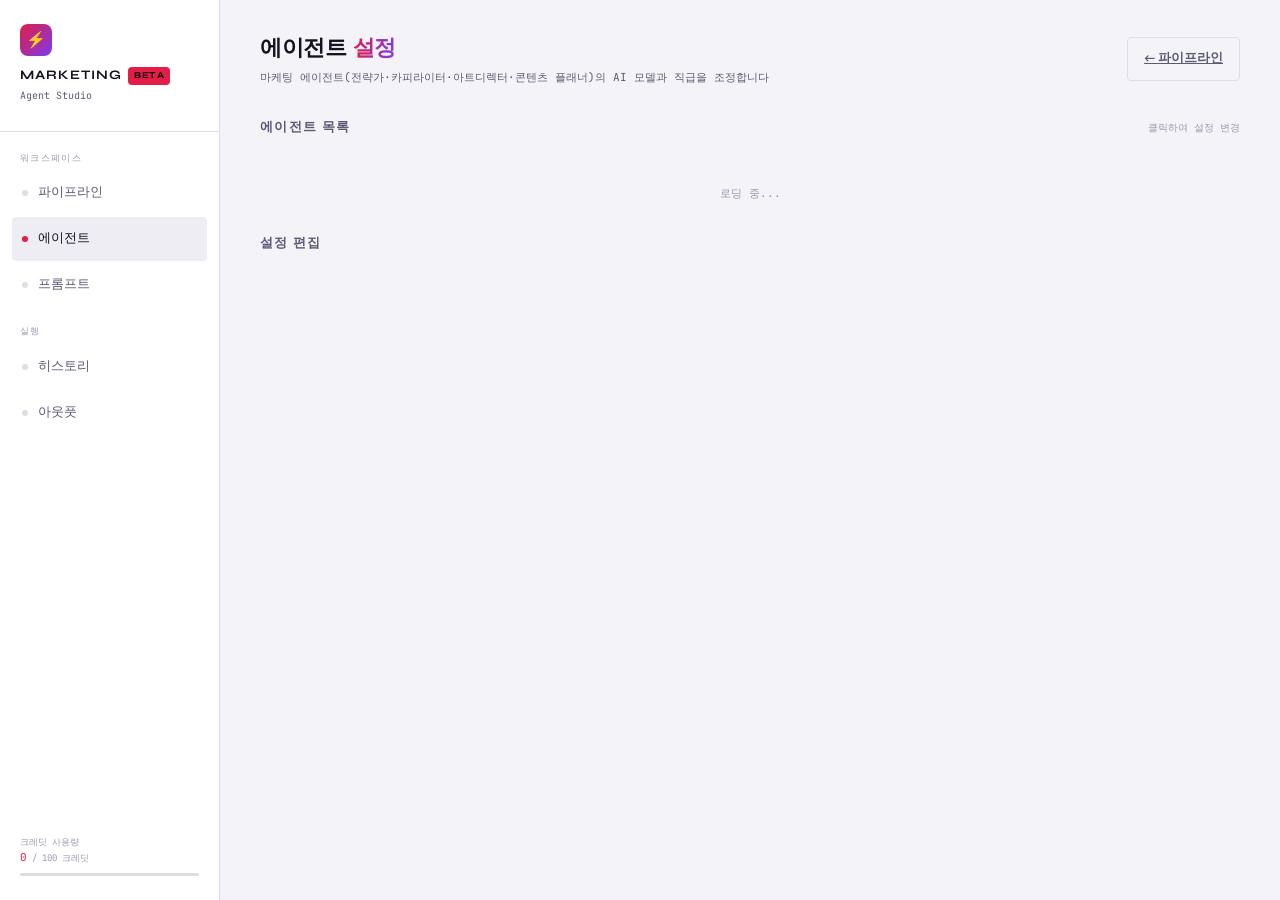
==== pages/agents.html @ 060b8c59 "Feat: 마케팅/디자인 에이전시 타겟으로 서비스 전환 - 라이트 테마로 전체 CSS 변수 교체 - 에이전트 롤 교체: PM/Dev/QA → 전략가/카피라이터/아트디렉터/콘텐츠플래" ====
<!DOCTYPE html>
<html lang="ko">
<head>
  <meta charset="UTF-8">
  <meta name="viewport" content="width=device-width, initial-scale=1.0">
  <title>에이전트 설정 — Multi-Agent Studio</title>
  <link rel="stylesheet" href="../css/style.css">
  <link rel="stylesheet" href="../css/agents.css">
</head>
<body>

<!-- 모바일 햄버거 메뉴 -->
<button class="hamburger" id="hamburger-btn" aria-label="메뉴 열기">☰</button>

<!-- 사이드바 -->
<aside class="sidebar" id="sidebar" role="navigation" aria-label="주 내비게이션"></aside>

<main class="main" role="main">

  <!-- 페이지 헤더 -->
  <div class="page-header">
    <div>
      <h1 class="page-title">에이전트 <span>설정</span></h1>
      <p class="page-subtitle">마케팅 에이전트(전략가·카피라이터·아트디렉터·콘텐츠 플래너)의 AI 모델과 직급을 조정합니다</p>
    </div>
    <div class="header-actions">
      <a href="../index.html" class="btn btn-ghost">← 파이프라인</a>
    </div>
  </div>

  <!-- 에이전트 설정 2열 레이아웃 -->
  <div class="agents-layout">

    <!-- 좌측: 에이전트 목록 -->
    <div>
      <div class="section-header">
        <h2 class="section-title">에이전트 목록</h2>
        <span style="font-family:var(--font-mono);font-size:10px;color:var(--text-dim)">
          클릭하여 설정 변경
        </span>
      </div>
      <!-- 에이전트 카드 목록 (agents.js가 동적 생성) -->
      <div id="agent-list" style="display:flex;flex-direction:column;gap:10px;" role="list" aria-label="에이전트 목록">
        <div style="text-align:center;padding:32px;color:var(--text-dim);font-family:var(--font-mono);font-size:11px;">
          로딩 중...
        </div>
      </div>
    </div>

    <!-- 우측: 편집 패널 (agents.js가 동적 생성) -->
    <div>
      <div class="section-header">
        <h2 class="section-title">설정 편집</h2>
      </div>
      <div class="edit-panel" id="edit-panel" role="region" aria-label="에이전트 설정 편집 패널">
        <!-- 초기에는 빈 패널 표시 -->
      </div>
    </div>

  </div>

</main>

<script src="../js/store.js"></script>
<script src="../js/app.js"></script>
<script src="../js/agents.js"></script>

</body>
</html>
---- css/style.css ----
/* ========================================
   공통 스타일 — Multi-Agent Studio
   CSS 변수, 사이드바, 공통 컴포넌트
   ======================================== */

@import url('https://fonts.googleapis.com/css2?family=JetBrains+Mono:wght@300;400;500;700&family=Syne:wght@400;600;700;800&display=swap');

/* ─── CSS 변수 ─── */
:root {
  /* ─── 라이트 테마 배경/표면 ─── */
  --bg: #f4f4f8;
  --surface: #ffffff;
  --surface2: #ededf3;
  --border: #dddde8;
  --border-bright: #c2c2d8;
  --text: #141420;
  --text-muted: #5a5a75;
  --text-dim: #9898b0;

  /* ─── 액센트 — 라이트 배경 명도비 확보 ─── */
  --accent-pm: #d4860a;
  --accent-dev: #16a34a;
  --accent-design: #7c3aed;
  --accent-qa: #2563eb;
  --accent-pipe: #e11d48;

  /* ─── 글로우 — 라이트 모드 opacity 낮춤 ─── */
  --glow-pm: rgba(212, 134, 10, 0.10);
  --glow-dev: rgba(22, 163, 74, 0.10);
  --glow-design: rgba(124, 58, 237, 0.10);
  --glow-qa: rgba(37, 99, 235, 0.10);

  --font-sans: 'Syne', sans-serif;
  --font-mono: 'JetBrains Mono', monospace;

  --sidebar-width: 220px;
  --radius-sm: 4px;
  --radius-md: 8px;
  --radius-lg: 12px;

  --transition-fast: 0.15s;
  --transition-mid: 0.25s;
}

/* ─── 리셋 & 기본 ─── */
*, *::before, *::after {
  margin: 0;
  padding: 0;
  box-sizing: border-box;
}

body {
  background: var(--bg);
  color: var(--text);
  font-family: var(--font-sans);
  min-height: 100vh;
  overflow-x: hidden;
  line-height: 1.5;
}

/* 노이즈 오버레이 */
body::before {
  content: '';
  position: fixed;
  inset: 0;
  background-image: url("data:image/svg+xml,%3Csvg viewBox='0 0 256 256' xmlns='http://www.w3.org/2000/svg'%3E%3Cfilter id='noise'%3E%3CfeTurbulence type='fractalNoise' baseFrequency='0.9' numOctaves='4' stitchTiles='stitch'/%3E%3C/filter%3E%3Crect width='100%25' height='100%25' filter='url(%23noise)' opacity='0.03'/%3E%3C/svg%3E");
  pointer-events: none;
  z-index: 999;
  opacity: 0; /* 라이트 모드에서 노이즈 오버레이 비활성화 */
}

/* ─── 사이드바 ─── */
.sidebar {
  position: fixed;
  left: 0;
  top: 0;
  bottom: 0;
  width: var(--sidebar-width);
  background: var(--surface);
  border-right: 1px solid var(--border);
  display: flex;
  flex-direction: column;
  padding: 24px 0;
  z-index: 100;
  transition: transform var(--transition-mid);
}

.logo {
  padding: 0 20px 28px;
  border-bottom: 1px solid var(--border);
  margin-bottom: 20px;
}

.logo-icon {
  width: 32px;
  height: 32px;
  background: linear-gradient(135deg, var(--accent-pipe), var(--accent-design));
  border-radius: var(--radius-md);
  display: flex;
  align-items: center;
  justify-content: center;
  font-size: 16px;
  margin-bottom: 10px;
}

.logo-text {
  font-size: 13px;
  font-weight: 700;
  letter-spacing: 0.08em;
  text-transform: uppercase;
  color: var(--text);
}

.logo-sub {
  font-family: var(--font-mono);
  font-size: 10px;
  color: var(--text-muted);
  margin-top: 2px;
}

.beta-badge {
  display: inline-block;
  background: var(--accent-pipe);
  color: #000;
  font-size: 9px;
  font-weight: 700;
  padding: 2px 6px;
  border-radius: var(--radius-sm);
  margin-left: 6px;
  vertical-align: middle;
  letter-spacing: 0.05em;
}

/* ─── 내비게이션 ─── */
.nav-section {
  padding: 0 12px;
  margin-bottom: 4px;
}

.nav-label {
  font-family: var(--font-mono);
  font-size: 9px;
  color: var(--text-dim);
  text-transform: uppercase;
  letter-spacing: 0.15em;
  padding: 0 8px;
  margin-bottom: 6px;
}

.nav-item {
  display: flex;
  align-items: center;
  gap: 10px;
  padding: 9px 10px;
  border-radius: var(--radius-sm);
  cursor: pointer;
  font-size: 13px;
  color: var(--text-muted);
  transition: all var(--transition-fast);
  margin-bottom: 2px;
  text-decoration: none;
  min-height: 44px; /* 터치 영역 최소 44px */
}

.nav-item:hover {
  background: var(--surface2);
  color: var(--text);
}

.nav-item.active {
  background: var(--surface2);
  color: var(--text);
}

.nav-dot {
  width: 6px;
  height: 6px;
  border-radius: 50%;
  flex-shrink: 0;
}

/* 사이드바 하단 토큰 잔여량 */
.sidebar-footer {
  margin-top: auto;
  padding: 0 20px;
}

.token-balance {
  font-family: var(--font-mono);
  font-size: 9px;
  color: var(--text-dim);
  line-height: 1.6;
}

.token-balance-value {
  color: var(--accent-design);
  font-size: 11px;
}

/* ─── 메인 영역 ─── */
.main {
  margin-left: var(--sidebar-width);
  padding: 32px 40px;
  min-height: 100vh;
}

/* ─── 페이지 헤더 ─── */
.page-header {
  display: flex;
  align-items: center;
  justify-content: space-between;
  margin-bottom: 32px;
}

.page-title {
  font-size: 22px;
  font-weight: 800;
  letter-spacing: -0.02em;
}

.page-title span {
  background: linear-gradient(90deg, var(--accent-pipe), var(--accent-design));
  -webkit-background-clip: text;
  -webkit-text-fill-color: transparent;
  background-clip: text;
}

.page-subtitle {
  font-family: var(--font-mono);
  font-size: 11px;
  color: var(--text-muted);
  margin-top: 4px;
}

.header-actions {
  display: flex;
  gap: 10px;
  align-items: center;
}

/* ─── 버튼 ─── */
.btn {
  padding: 8px 16px;
  border-radius: var(--radius-sm);
  font-family: var(--font-sans);
  font-size: 13px;
  font-weight: 600;
  cursor: pointer;
  border: none;
  transition: all var(--transition-fast);
  min-height: 44px; /* 터치 영역 */
  display: inline-flex;
  align-items: center;
  gap: 6px;
}

.btn-ghost {
  background: transparent;
  border: 1px solid var(--border);
  color: var(--text-muted);
}

.btn-ghost:hover {
  border-color: var(--border-bright);
  color: var(--text);
}

.btn-primary {
  background: var(--accent-pipe);
  color: #000;
  font-weight: 700;
}

.btn-primary:hover {
  opacity: 0.85;
}

.btn-sm {
  padding: 5px 12px;
  font-size: 11px;
  min-height: 32px;
}

/* ─── 배지 ─── */
.rank-badge {
  font-size: 9px;
  padding: 2px 7px;
  border-radius: var(--radius-sm);
  font-weight: 600;
  letter-spacing: 0.05em;
}

/* ─── 상태 도트 ─── */
.status-dot {
  width: 6px;
  height: 6px;
  border-radius: 50%;
}

.status-dot.pulse {
  animation: pulse 2s infinite;
}

/* ─── 카드 ─── */
.card {
  background: var(--surface);
  border: 1px solid var(--border);
  border-radius: var(--radius-lg);
  padding: 24px;
}

.card-header {
  display: flex;
  align-items: center;
  justify-content: space-between;
  margin-bottom: 20px;
}

.card-title {
  font-size: 14px;
  font-weight: 700;
  color: var(--text);
  letter-spacing: 0.02em;
}

.card-subtitle {
  font-family: var(--font-mono);
  font-size: 10px;
  color: var(--text-muted);
  margin-top: 2px;
}

/* ─── 실행 중 인디케이터 ─── */
.running-indicator {
  display: inline-flex;
  align-items: center;
  gap: 4px;
}

.running-dot {
  width: 4px;
  height: 4px;
  border-radius: 50%;
  background: var(--accent-pipe);
  animation: bounce 0.8s infinite;
}

.running-dot:nth-child(2) { animation-delay: 0.15s; }
.running-dot:nth-child(3) { animation-delay: 0.3s; }

/* ─── 섹션 헤더 ─── */
.section-header {
  display: flex;
  align-items: center;
  justify-content: space-between;
  margin-bottom: 16px;
}

.section-title {
  font-size: 13px;
  font-weight: 700;
  color: var(--text-muted);
  text-transform: uppercase;
  letter-spacing: 0.1em;
}

/* ─── 알림 배너 ─── */
.context-notice {
  display: flex;
  align-items: center;
  gap: 8px;
  padding: 10px 14px;
  background: rgba(124, 58, 237, 0.08);
  border: 1px solid rgba(124, 58, 237, 0.2);
  border-radius: var(--radius-sm);
  margin-bottom: 16px;
}

.context-icon { font-size: 12px; }

.context-text {
  font-family: var(--font-mono);
  font-size: 10px;
  color: var(--accent-design);
  opacity: 0.8;
}

/* ─── 햄버거 메뉴 (모바일) ─── */
.hamburger {
  display: none;
  position: fixed;
  top: 16px;
  left: 16px;
  z-index: 200;
  background: var(--surface);
  border: 1px solid var(--border);
  border-radius: var(--radius-sm);
  padding: 8px 10px;
  cursor: pointer;
  font-size: 16px;
  min-height: 44px;
  min-width: 44px;
  align-items: center;
  justify-content: center;
}

/* ─── 애니메이션 ─── */
@keyframes slideIn {
  from {
    opacity: 0;
    transform: translateY(12px);
  }
  to {
    opacity: 1;
    transform: translateY(0);
  }
}

@keyframes pulse {
  0%, 100% { opacity: 1; }
  50% { opacity: 0.4; }
}

@keyframes bounce {
  0%, 80%, 100% {
    transform: scale(0.6);
    opacity: 0.4;
  }
  40% {
    transform: scale(1);
    opacity: 1;
  }
}

@keyframes grow {
  from { width: 20%; }
  to { width: 45%; }
}

/* ─── 반응형: 모바일 768px 이하 ─── */
@media (max-width: 768px) {
  .sidebar {
    transform: translateX(-100%);
  }

  .sidebar.open {
    transform: translateX(0);
  }

  .main {
    margin-left: 0;
    padding: 72px 16px 24px;
  }

  .hamburger {
    display: flex;
  }

  .page-header {
    flex-direction: column;
    align-items: flex-start;
    gap: 12px;
  }
}
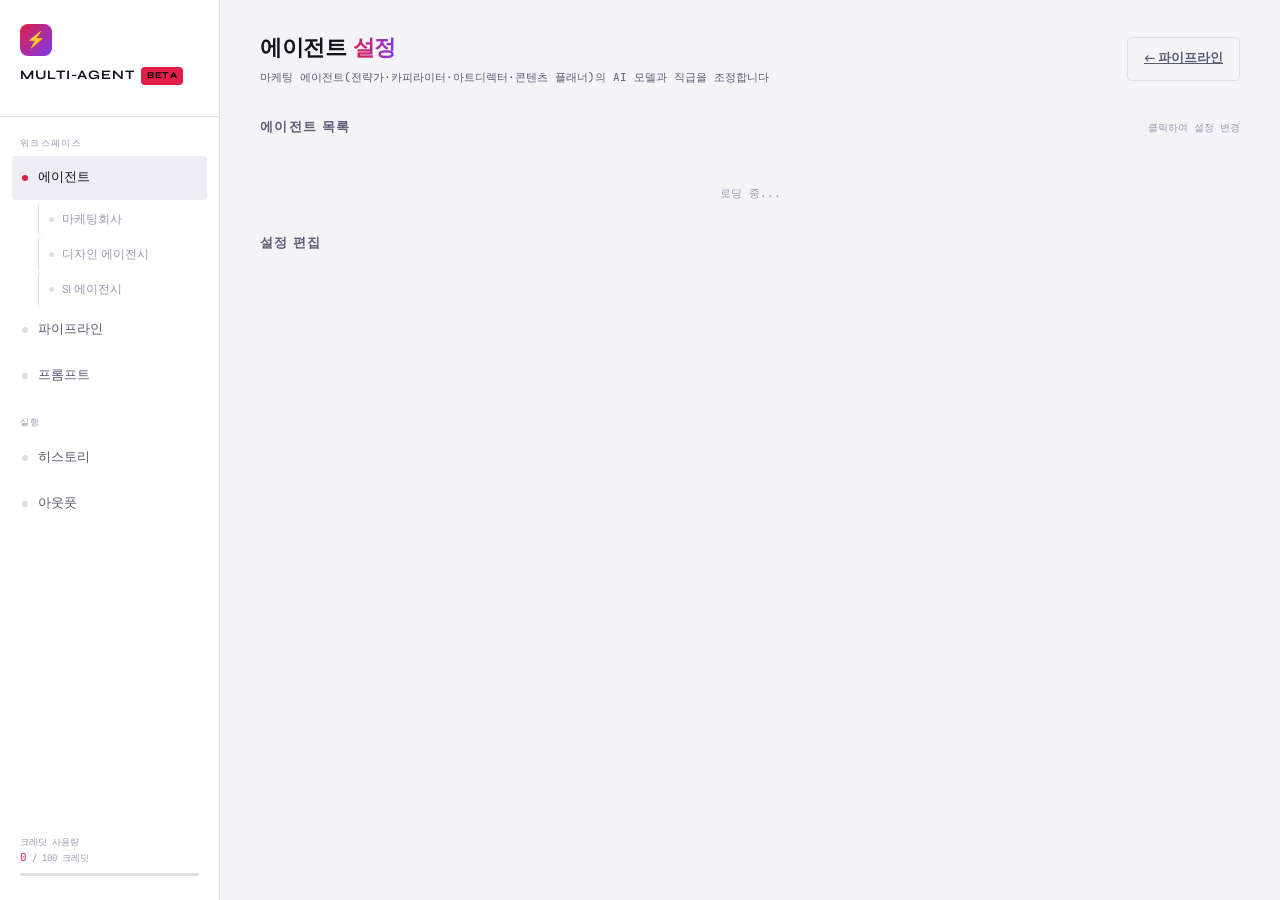
==== commit c1a78092: "Feat: 텍스트 수정" ====
--- a/pages/agents.html
+++ b/pages/agents.html
@@ -3,7 +3,7 @@
 <head>
   <meta charset="UTF-8">
   <meta name="viewport" content="width=device-width, initial-scale=1.0">
-  <title>에이전트 설정 — Multi-Agent Studio</title>
+  <title>에이전트 설정 — Multi-Agent </title>
   <link rel="stylesheet" href="../css/style.css">
   <link rel="stylesheet" href="../css/agents.css">
 </head>
@@ -27,6 +27,9 @@
       <a href="../index.html" class="btn btn-ghost">← 파이프라인</a>
     </div>
   </div>
+
+  <!-- 에이전시 유형 선택 카드 (agents.js가 동적 생성) -->
+  <div id="agency-selector"></div>
 
   <!-- 에이전트 설정 2열 레이아웃 -->
   <div class="agents-layout">
--- a/css/style.css
+++ b/css/style.css
@@ -1,5 +1,5 @@
 /* ========================================
-   공통 스타일 — Multi-Agent Studio
+   공통 스타일 — Multi-Agent 
    CSS 변수, 사이드바, 공통 컴포넌트
    ======================================== */
 
@@ -179,6 +179,120 @@
   flex-shrink: 0;
 }
 
+/* ─── 에이전시 유형 선택 카드 ─── */
+.agency-selector-wrap {
+  margin-bottom: 24px;
+}
+
+.agency-selector-label {
+  font-family: var(--font-mono);
+  font-size: 9px;
+  color: var(--text-dim);
+  text-transform: uppercase;
+  letter-spacing: 0.15em;
+  margin-bottom: 10px;
+}
+
+.agency-selector-grid {
+  display: grid;
+  grid-template-columns: repeat(auto-fill, minmax(200px, 1fr));
+  gap: 8px;
+}
+
+.agency-select-card {
+  display: flex;
+  align-items: center;
+  gap: 12px;
+  padding: 12px 14px;
+  border-radius: var(--radius-md);
+  border: 1px solid var(--border);
+  background: var(--surface);
+  cursor: pointer;
+  text-align: left;
+  transition: all var(--transition-fast);
+  font-family: var(--font-sans);
+}
+
+.agency-select-card:hover {
+  border-color: var(--agency-color, var(--border-bright));
+  background: var(--agency-glow, var(--surface2));
+}
+
+.agency-card-icon {
+  font-size: 20px;
+  flex-shrink: 0;
+  line-height: 1;
+}
+
+.agency-card-body {
+  flex: 1;
+  min-width: 0;
+}
+
+.agency-card-label {
+  font-size: 13px;
+  font-weight: 700;
+  margin-bottom: 2px;
+}
+
+.agency-card-desc {
+  font-family: var(--font-mono);
+  font-size: 9px;
+  color: var(--text-dim);
+  white-space: nowrap;
+  overflow: hidden;
+  text-overflow: ellipsis;
+}
+
+.agency-card-check {
+  font-size: 11px;
+  font-weight: 700;
+  color: var(--agency-color, var(--text));
+  flex-shrink: 0;
+}
+
+/* ─── 서브 내비게이션 (에이전시 유형 등) ─── */
+.sub-nav-list {
+  display: flex;
+  flex-direction: column;
+  gap: 1px;
+  padding-left: 26px;
+  margin-bottom: 2px;
+}
+
+.sub-nav-item {
+  display: flex;
+  align-items: center;
+  gap: 8px;
+  padding: 6px 10px;
+  border-radius: var(--radius-sm);
+  font-size: 12px;
+  color: var(--text-dim);
+  text-decoration: none;
+  transition: all var(--transition-fast);
+  min-height: 34px;
+  border-left: 1px solid var(--border);
+}
+
+.sub-nav-item:hover {
+  background: var(--surface2);
+  color: var(--text-muted);
+  border-left-color: var(--border-bright);
+}
+
+.sub-nav-item.active {
+  color: var(--text);
+  border-left-color: var(--border-bright);
+  background: var(--surface2);
+}
+
+.sub-nav-dot {
+  width: 5px;
+  height: 5px;
+  border-radius: 50%;
+  flex-shrink: 0;
+}
+
 /* 사이드바 하단 토큰 잔여량 */
 .sidebar-footer {
   margin-top: auto;
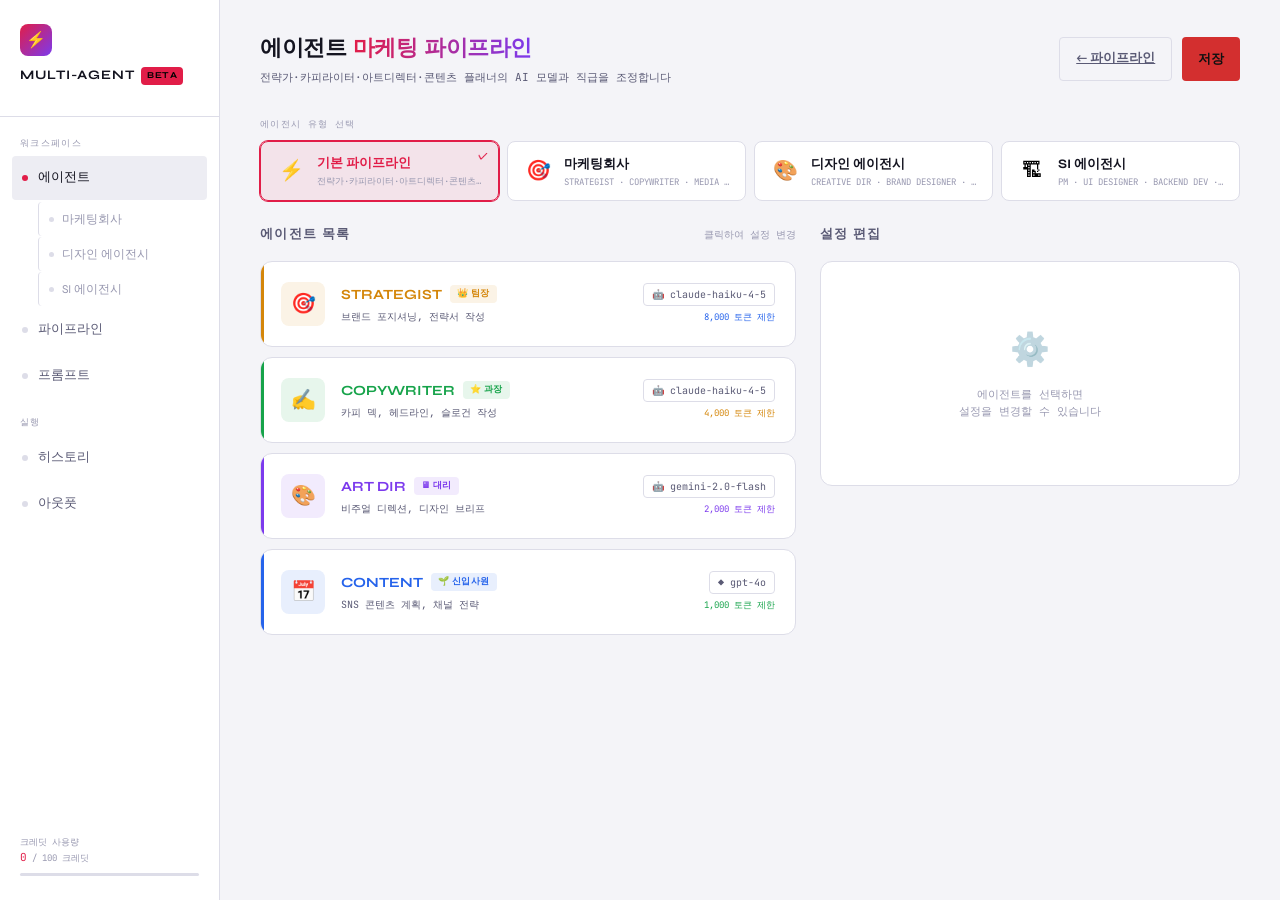
==== commit e6c2b4c3: "Style: 에이전트 페이지 저장 버튼을 헤더로 이동 - apply-agency-wrap 래퍼 제거, 버튼을 header-actions 안으로 이동 - 버튼 텍스트 "파이프라인에 " ====
--- a/pages/agents.html
+++ b/pages/agents.html
@@ -3,7 +3,7 @@
 <head>
   <meta charset="UTF-8">
   <meta name="viewport" content="width=device-width, initial-scale=1.0">
-  <title>에이전트 설정 — Multi-Agent </title>
+  <title>에이전트 설정 — llm agent </title>
   <link rel="stylesheet" href="../css/style.css">
   <link rel="stylesheet" href="../css/agents.css">
 </head>
@@ -25,14 +25,15 @@
     </div>
     <div class="header-actions">
       <a href="../index.html" class="btn btn-ghost">← 파이프라인</a>
+      <button class="btn btn-save" id="apply-agency-btn" style="display:none;">저장</button>
     </div>
   </div>
 
   <!-- 에이전시 유형 선택 카드 (agents.js가 동적 생성) -->
   <div id="agency-selector"></div>
 
-  <!-- 에이전트 설정 2열 레이아웃 -->
-  <div class="agents-layout">
+  <!-- 에이전트 설정 2열 레이아웃 (에이전시 선택 후 표시) -->
+  <div class="agents-layout" id="agents-layout" style="display:none;">
 
     <!-- 좌측: 에이전트 목록 -->
     <div>
--- a/css/agents.css
+++ b/css/agents.css
@@ -0,0 +1,685 @@
+/* ========================================
+   Agents CSS — 에이전트 설정 페이지 전용
+   카드 목록 + 우측 슬라이드인 편집 패널
+   Provider/Model/직급/System Prompt/API Key
+   ======================================== */
+
+/* ─── API 키 미입력 안내 배너 ─── */
+.no-api-key-notice {
+  display: flex;
+  align-items: flex-start;
+  gap: 8px;
+  padding: 10px 12px;
+  margin: 16px 22px 4px;
+  border-top: 1px solid var(--border);
+  background: color-mix(in srgb, var(--accent-pipe) 8%, transparent);
+  border: 1px solid color-mix(in srgb, var(--accent-pipe) 30%, transparent);
+  border-radius: var(--radius);
+  font-size: 12px;
+  line-height: 1.5;
+  color: var(--text);
+}
+
+.no-api-key-notice-icon {
+  flex-shrink: 0;
+  color: var(--accent-pipe);
+  font-size: 13px;
+  margin-top: 1px;
+}
+
+.no-api-key-notice-link {
+  display: block;
+  margin-top: 4px;
+  font-size: 11px;
+  color: var(--accent-pipe);
+  text-decoration: none;
+  white-space: nowrap;
+}
+
+.no-api-key-notice-link:hover {
+  text-decoration: underline;
+}
+
+/* ─── 에이전시 유형 선택기 ─── */
+.agency-selector-wrap {
+  margin-bottom: 24px;
+}
+
+.agency-selector-label {
+  font-family: var(--font-mono);
+  font-size: 9px;
+  color: var(--text-dim);
+  text-transform: uppercase;
+  letter-spacing: 0.15em;
+  margin-bottom: 10px;
+}
+
+.agency-select-card {
+  display: flex;
+  align-items: center;
+  gap: 10px;
+  padding: 12px 14px;
+  border-radius: var(--radius-md);
+  border: 1px solid var(--border);
+  background: var(--surface);
+  cursor: pointer;
+  text-align: left;
+  transition: all var(--transition-mid);
+  position: relative;
+}
+
+.agency-select-card:hover {
+  border-color: var(--agency-color, var(--border-bright));
+  background: var(--agency-glow, var(--surface2));
+}
+
+.agency-select-card.active {
+  box-shadow: 0 0 0 1px var(--agency-color, var(--border-bright));
+}
+
+.agency-card-icon {
+  font-size: 20px;
+  flex-shrink: 0;
+  width: 32px;
+  height: 32px;
+  display: flex;
+  align-items: center;
+  justify-content: center;
+}
+
+.agency-card-body {
+  flex: 1;
+  min-width: 0;
+}
+
+.agency-card-label {
+  font-size: 13px;
+  font-weight: 700;
+  margin-bottom: 3px;
+  white-space: nowrap;
+  overflow: hidden;
+  text-overflow: ellipsis;
+}
+
+.agency-card-desc {
+  font-family: var(--font-mono);
+  font-size: 9px;
+  color: var(--text-dim);
+  white-space: nowrap;
+  overflow: hidden;
+  text-overflow: ellipsis;
+}
+
+.agency-card-check {
+  position: absolute;
+  top: 8px;
+  right: 10px;
+  font-size: 10px;
+  font-weight: 700;
+  color: var(--agency-color, var(--text-dim));
+}
+
+/* ─── 에이전트 목록 레이아웃 진입 애니메이션 ─── */
+#agents-layout {
+  animation: slideIn 0.3s ease both;
+}
+
+/* ─── 에이전트 목록 페이지 레이아웃 ─── */
+.agents-layout {
+  display: grid;
+  grid-template-columns: 1fr 420px;
+  gap: 24px;
+  align-items: start;
+}
+
+/* ─── 에이전트 설정 카드 ─── */
+.agent-setting-card {
+  background: var(--surface);
+  border: 1px solid var(--border);
+  border-radius: var(--radius-lg);
+  padding: 20px;
+  cursor: pointer;
+  transition: all var(--transition-mid);
+  position: relative;
+  overflow: hidden;
+  animation: slideIn 0.4s ease both;
+  display: flex;
+  align-items: center;
+  gap: 16px;
+}
+
+.agent-setting-card::before {
+  content: '';
+  position: absolute;
+  top: 0;
+  left: 0;
+  bottom: 0;
+  width: 3px;
+}
+
+.agent-setting-card.pm::before     { background: var(--accent-pm); }
+.agent-setting-card.dev::before    { background: var(--accent-dev); }
+.agent-setting-card.design::before { background: var(--accent-design); }
+.agent-setting-card.qa::before     { background: var(--accent-qa); }
+
+.agent-setting-card:hover {
+  border-color: var(--border-bright);
+  background: var(--surface2);
+}
+
+.agent-setting-card.selected {
+  border-color: var(--border-bright);
+  background: var(--surface2);
+}
+
+.agent-setting-card:nth-child(1) { animation-delay: 0.05s; }
+.agent-setting-card:nth-child(2) { animation-delay: 0.1s; }
+.agent-setting-card:nth-child(3) { animation-delay: 0.15s; }
+.agent-setting-card:nth-child(4) { animation-delay: 0.2s; }
+
+.setting-card-icon {
+  width: 44px;
+  height: 44px;
+  border-radius: var(--radius-md);
+  display: flex;
+  align-items: center;
+  justify-content: center;
+  font-size: 20px;
+  flex-shrink: 0;
+}
+
+.setting-card-info { flex: 1; min-width: 0; }
+
+.setting-card-name {
+  font-size: 14px;
+  font-weight: 700;
+  display: flex;
+  align-items: center;
+  gap: 8px;
+  margin-bottom: 4px;
+}
+
+.setting-card-desc {
+  font-family: var(--font-mono);
+  font-size: 10px;
+  color: var(--text-muted);
+}
+
+.setting-card-meta {
+  display: flex;
+  flex-direction: column;
+  align-items: flex-end;
+  gap: 5px;
+  flex-shrink: 0;
+  max-width: 140px;
+  text-align: right;
+}
+
+.setting-card-model {
+  font-family: var(--font-mono);
+  font-size: 10px;
+  padding: 3px 8px;
+  border-radius: var(--radius-sm);
+  background: var(--surface);
+  border: 1px solid var(--border);
+  color: var(--text-muted);
+  white-space: nowrap;
+  overflow: hidden;
+  text-overflow: ellipsis;
+  max-width: 140px;
+}
+
+.setting-card-multiplier {
+  font-family: var(--font-mono);
+  font-size: 9px;
+  color: var(--text-dim);
+}
+
+/* ─── 편집 패널 ─── */
+.edit-panel {
+  background: var(--surface);
+  border: 1px solid var(--border);
+  border-radius: var(--radius-lg);
+  overflow: hidden;
+  position: sticky;
+  top: 32px;
+  animation: slideIn 0.3s ease both;
+  /* 높이가 길어지면 스크롤 */
+  max-height: calc(100vh - 80px);
+  display: flex;
+  flex-direction: column;
+}
+
+.edit-panel-header {
+  padding: 18px 22px;
+  border-bottom: 1px solid var(--border);
+  display: flex;
+  align-items: center;
+  justify-content: space-between;
+  flex-shrink: 0;
+}
+
+.edit-panel-title {
+  font-size: 14px;
+  font-weight: 700;
+}
+
+.edit-panel-agent-label {
+  font-family: var(--font-mono);
+  font-size: 10px;
+  color: var(--text-muted);
+  margin-top: 2px;
+}
+
+/* 패널 바디는 스크롤 가능 */
+.edit-panel-body {
+  padding: 0;
+  display: flex;
+  flex-direction: column;
+  overflow-y: auto;
+  flex: 1;
+  /* 스크롤바 스타일 */
+  scrollbar-width: thin;
+  scrollbar-color: var(--border) transparent;
+}
+
+.edit-panel-body::-webkit-scrollbar { width: 4px; }
+.edit-panel-body::-webkit-scrollbar-track { background: transparent; }
+.edit-panel-body::-webkit-scrollbar-thumb { background: var(--border); border-radius: 2px; }
+
+/* ─── 패널 섹션 구분 ─── */
+.panel-section {
+  padding: 18px 22px;
+  display: flex;
+  flex-direction: column;
+  gap: 14px;
+  border-bottom: 1px solid var(--border);
+}
+
+.panel-section:last-of-type {
+  border-bottom: none;
+}
+
+.panel-section-title {
+  font-family: var(--font-mono);
+  font-size: 9px;
+  color: var(--text-dim);
+  text-transform: uppercase;
+  letter-spacing: 0.15em;
+  display: flex;
+  align-items: center;
+  gap: 8px;
+}
+
+/* ─── 폼 요소 ─── */
+.form-group {
+  display: flex;
+  flex-direction: column;
+  gap: 7px;
+}
+
+.form-label-row {
+  display: flex;
+  align-items: center;
+  justify-content: space-between;
+}
+
+.form-label {
+  font-family: var(--font-mono);
+  font-size: 10px;
+  color: var(--text-muted);
+  text-transform: uppercase;
+  letter-spacing: 0.08em;
+}
+
+.form-token-count {
+  font-family: var(--font-mono);
+  font-size: 9px;
+  color: var(--accent-design);
+}
+
+/* ─── Provider 툴팁 ─── */
+.tooltip-wrap {
+  position: relative;
+  display: inline-flex;
+  align-items: center;
+}
+
+.tooltip-icon {
+  width: 14px;
+  height: 14px;
+  border-radius: 50%;
+  background: var(--surface2);
+  border: 1px solid var(--border);
+  color: var(--text-dim);
+  font-size: 9px;
+  font-family: var(--font-mono);
+  cursor: pointer;
+  display: inline-flex;
+  align-items: center;
+  justify-content: center;
+  transition: border-color var(--transition-fast), color var(--transition-fast);
+}
+.tooltip-icon:hover,
+.tooltip-icon:focus {
+  border-color: var(--border-bright);
+  color: var(--text);
+  outline: none;
+}
+
+/* .tooltip-popup은 JS가 body에 마운트해 fixed 위치로 제어 */
+.tooltip-popup {
+  display: none;
+}
+
+/* 전역 툴팁 오버레이 */
+#tt-overlay {
+  position: fixed;
+  width: 260px;
+  background: var(--surface);
+  border: 1px solid var(--border);
+  border-radius: var(--radius-md);
+  box-shadow: 0 8px 24px rgba(0, 0, 0, 0.18);
+  padding: 12px;
+  z-index: 99999;
+  pointer-events: none;
+  opacity: 0;
+  transition: opacity 0.1s ease;
+}
+#tt-overlay.visible {
+  opacity: 1;
+}
+
+.tt-header {
+  font-size: 9px;
+  color: var(--text-dim);
+  text-transform: uppercase;
+  letter-spacing: 0.1em;
+  margin-bottom: 10px;
+  font-family: var(--font-mono);
+}
+.tt-provider {
+  margin-bottom: 10px;
+}
+.tt-provider:last-child {
+  margin-bottom: 0;
+}
+.tt-provider-name {
+  font-size: 11px;
+  font-weight: 600;
+  color: var(--text);
+  margin-bottom: 4px;
+}
+.tt-model-row {
+  display: flex;
+  justify-content: space-between;
+  align-items: baseline;
+  padding: 2px 0 2px 8px;
+}
+.tt-model-label {
+  font-size: 10px;
+  font-family: var(--font-mono);
+  color: var(--text-muted);
+}
+.tt-model-desc {
+  font-size: 9px;
+  color: var(--text-dim);
+}
+.tt-rank-intro {
+  font-size: 9px;
+  color: var(--text-dim);
+  line-height: 1.5;
+  margin-bottom: 10px;
+  padding-bottom: 8px;
+  border-bottom: 1px solid var(--border);
+}
+.tt-rank-desc {
+  font-size: 9px;
+  color: var(--text-dim);
+  padding: 0 0 6px 4px;
+  line-height: 1.4;
+}
+
+.form-select,
+.form-input {
+  background: var(--surface2);
+  border: 1px solid var(--border);
+  border-radius: var(--radius-sm);
+  padding: 10px 12px;
+  color: var(--text);
+  font-family: var(--font-mono);
+  font-size: 12px;
+  outline: none;
+  transition: border-color var(--transition-fast);
+  width: 100%;
+  min-height: 44px;
+}
+
+.form-select:focus,
+.form-input:focus {
+  border-color: var(--border-bright);
+}
+
+.form-select option {
+  background: var(--surface2);
+  color: var(--text);
+}
+
+/* ─── System Prompt textarea ─── */
+.form-textarea {
+  background: var(--surface2);
+  border: 1px solid var(--border);
+  border-radius: var(--radius-sm);
+  padding: 10px 12px;
+  color: var(--text);
+  font-family: var(--font-mono);
+  font-size: 11px;
+  line-height: 1.7;
+  outline: none;
+  transition: border-color var(--transition-fast);
+  width: 100%;
+  resize: vertical;
+  min-height: 140px;
+}
+
+.form-textarea:focus {
+  border-color: var(--border-bright);
+}
+
+.form-textarea::placeholder {
+  color: var(--text-dim);
+}
+
+/* ─── API Key 입력 (show/hide 버튼 내장) ─── */
+.api-key-wrap {
+  position: relative;
+  display: flex;
+  align-items: center;
+}
+
+.api-key-input {
+  padding-right: 48px; /* 토글 버튼 공간 확보 */
+}
+
+.api-key-toggle {
+  position: absolute;
+  right: 10px;
+  background: none;
+  border: none;
+  cursor: pointer;
+  font-size: 14px;
+  color: var(--text-muted);
+  padding: 4px;
+  transition: color var(--transition-fast);
+  line-height: 1;
+}
+
+.api-key-toggle:hover { color: var(--text); }
+
+/* ─── 힌트 텍스트 ─── */
+.form-hint {
+  font-family: var(--font-mono);
+  font-size: 9px;
+  color: var(--text-dim);
+  line-height: 1.5;
+  padding: 0 2px;
+}
+
+.form-hint-warn {
+  color: rgba(251, 113, 133, 0.7);
+}
+
+/* ─── 직급 토큰 제한 뱃지 카드 ─── */
+.rank-token-card {
+  background: var(--surface2);
+  border: 1px solid var(--border);
+  border-radius: var(--radius-sm);
+  padding: 10px 12px;
+}
+
+.rank-token-top {
+  display: flex;
+  align-items: center;
+  gap: 8px;
+  margin-bottom: 8px;
+}
+
+.rank-token-icon { font-size: 14px; }
+
+.rank-token-label {
+  font-family: var(--font-mono);
+  font-size: 11px;
+  font-weight: 600;
+  color: var(--text);
+  flex: 1;
+}
+
+.rank-token-limit {
+  font-family: var(--font-mono);
+  font-size: 10px;
+  font-weight: 700;
+}
+
+.rank-token-bar {
+  height: 3px;
+  background: var(--border);
+  border-radius: 2px;
+  overflow: hidden;
+}
+
+.rank-token-fill {
+  height: 100%;
+  border-radius: 2px;
+  transition: width 0.4s ease;
+}
+
+/* ─── optional 라벨 ─── */
+.optional-label {
+  font-family: var(--font-mono);
+  font-size: 8px;
+  color: var(--text-dim);
+  background: var(--surface2);
+  border: 1px solid var(--border);
+  border-radius: var(--radius-sm);
+  padding: 1px 5px;
+  text-transform: none;
+  letter-spacing: 0;
+  vertical-align: middle;
+}
+
+/* ─── 헤더 저장 버튼 ─── */
+.btn-save {
+  background: #D32F2F;
+  color: #111;
+  border: none;
+  font-weight: 700;
+  letter-spacing: -0.01em;
+}
+
+.btn-save:hover {
+  opacity: 0.88;
+}
+
+/* ─── 저장 버튼 ─── */
+.save-btn {
+  margin: 18px 22px;
+  padding: 12px;
+  background: var(--accent-pipe);
+  color: #000;
+  border: none;
+  border-radius: var(--radius-sm);
+  font-family: var(--font-sans);
+  font-size: 13px;
+  font-weight: 700;
+  cursor: pointer;
+  transition: opacity var(--transition-fast);
+  min-height: 44px;
+  flex-shrink: 0;
+}
+
+.save-btn:hover { opacity: 0.85; }
+
+/* ─── 토스트 ─── */
+.toast {
+  position: fixed;
+  bottom: 24px;
+  right: 24px;
+  background: var(--surface2);
+  border: 1px solid var(--accent-dev);
+  border-radius: var(--radius-sm);
+  padding: 12px 20px;
+  font-family: var(--font-mono);
+  font-size: 12px;
+  color: var(--accent-dev);
+  z-index: 500;
+  animation: slideIn 0.3s ease;
+  pointer-events: none;
+}
+
+.toast.fade-out {
+  animation: none;
+  opacity: 0;
+  transition: opacity 0.3s;
+}
+
+/* ─── 빈 패널 ─── */
+.empty-panel {
+  display: flex;
+  flex-direction: column;
+  align-items: center;
+  justify-content: center;
+  padding: 64px 24px;
+  text-align: center;
+  color: var(--text-dim);
+  flex: 1;
+}
+
+.empty-panel-icon {
+  font-size: 32px;
+  margin-bottom: 12px;
+  opacity: 0.5;
+}
+
+.empty-panel-text {
+  font-family: var(--font-mono);
+  font-size: 11px;
+  line-height: 1.6;
+}
+
+/* ─── 반응형 ─── */
+@media (max-width: 1100px) {
+  .agents-layout {
+    grid-template-columns: 1fr 360px;
+  }
+}
+
+@media (max-width: 1000px) {
+  .agents-layout {
+    grid-template-columns: 1fr;
+  }
+
+  .edit-panel {
+    position: static;
+    max-height: none;
+  }
+}
